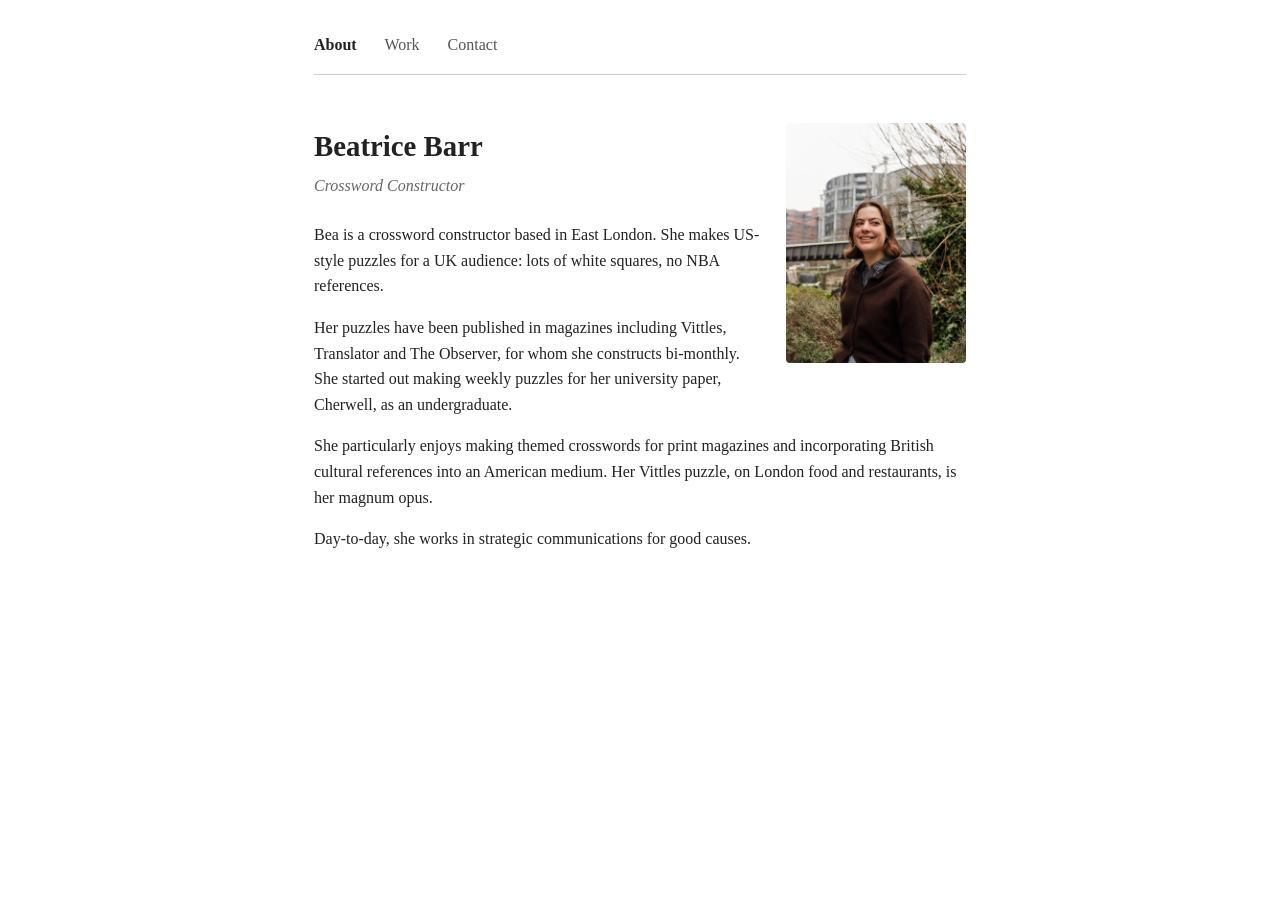
==== index.html @ 5b9037ca "updating bio" ====
<!DOCTYPE html>
<html lang="en">
<head>
    <meta charset="UTF-8">
    <meta name="viewport" content="width=device-width, initial-scale=1.0">
    <title>Beatrice Barr — Crossword Constructor</title>
    <link rel="stylesheet" href="style.css?v=2">
</head>
<body>
    <nav>
        <a href="index.html" class="active">About</a>
        <a href="work.html">Work</a>
        <a href="contact.html">Contact</a>
    </nav>
    <main>
        <img src="images/bea-headshot.jpeg" alt="Beatrice Barr" class="headshot">
        <h1>Beatrice Barr</h1>
        <p class="subtitle">Crossword Constructor</p>
        <p>Bea is a crossword constructor based in East London. She makes US-style puzzles for a UK audience: lots of white squares, no NBA references.</p>
        <p>Her puzzles have been published in magazines including Vittles, Translator and The Observer, for whom she constructs bi-monthly. She started out making weekly puzzles for her university paper, Cherwell, as an undergraduate.</p>
        <p>She particularly enjoys making themed crosswords for print magazines and incorporating British cultural references into an American medium. Her Vittles puzzle, on London food and restaurants, is her magnum opus.</p>
        <p>Day-to-day, she works in strategic communications for good causes.</p>
    </main>
</body>
</html>
---- style.css ----
* {
    margin: 0;
    padding: 0;
    box-sizing: border-box;
}

body {
    font-family: Georgia, 'Times New Roman', serif;
    color: #222;
    max-width: 700px;
    margin: 0 auto;
    padding: 2rem 1.5rem;
    line-height: 1.6;
}

nav {
    margin-bottom: 3rem;
    padding-bottom: 1rem;
    border-bottom: 1px solid #ccc;
}

nav a {
    margin-right: 1.5rem;
    text-decoration: none;
    color: #555;
}

nav a.active {
    color: #222;
    font-weight: bold;
}

nav a:hover {
    color: #222;
}

h1 {
    font-size: 1.8rem;
    margin-bottom: 0.25rem;
}

.subtitle {
    color: #666;
    margin-bottom: 1.5rem;
    font-style: italic;
}

main p {
    margin-bottom: 1rem;
}

.headshot {
    float: right;
    width: 180px;
    border-radius: 4px;
    margin: 0 0 1rem 1.5rem;
}

@media (max-width: 500px) {
    .headshot {
        float: none;
        display: block;
        width: 140px;
        margin: 0 0 1rem 0;
    }
}

.work-list {
    list-style: none;
    padding: 0;
}

.work-list li {
    margin-bottom: 0.75rem;
}

.work-list a {
    color: #1a5276;
}

.work-list a:hover {
    text-decoration: none;
}

a {
    color: #1a5276;
}

.contact-list {
    list-style: none;
    padding: 0;
}

.contact-list li {
    margin-bottom: 0.75rem;
}

.contact-list span {
    display: inline-block;
    width: 100px;
    font-weight: bold;
}

/* Crossword grid layout */
.crossword-grid {
    display: grid;
    grid-template-columns: repeat(2, 1fr);
    align-items: start;
    gap: 2rem;
    margin-top: 1.5rem;
}

.crossword-card {
    text-decoration: none;
    color: #222;
    display: block;
    border: 1px solid #e0e0e0;
    border-radius: 4px;
    overflow: hidden;
    transition: border-color 0.2s, box-shadow 0.2s;
}

.crossword-card:hover {
    border-color: #999;
    box-shadow: 0 2px 8px rgba(0, 0, 0, 0.1);
}

.crossword-thumbnail {
    background: #fff;
    padding: 0.75rem;
    display: flex;
    align-items: center;
    justify-content: center;
}

.crossword-thumbnail img {
    width: 100%;
    height: auto;
    display: block;
}

.crossword-info {
    padding: 0 0.75rem;
    background: #fafafa;
    display: flex;
    flex-direction: column;
    gap: 0.15rem;
    max-height: 0;
    overflow: hidden;
    transition: max-height 0.3s ease, padding 0.3s ease;
}

.crossword-card:hover .crossword-info {
    max-height: 6rem;
    padding: 0.6rem 0.75rem;
    border-top: 1px solid #e0e0e0;
}

.crossword-title {
    font-weight: bold;
    font-size: 0.95rem;
}

.crossword-outlet {
    color: #666;
    font-size: 0.85rem;
    font-style: italic;
}

.crossword-link-hint {
    color: #1a5276;
    font-size: 0.8rem;
    margin-top: 0.15rem;
}

@media (max-width: 500px) {
    .crossword-grid {
        grid-template-columns: 1fr;
        gap: 1.5rem;
    }

    .crossword-info {
        max-height: none;
        padding: 0.6rem 0.75rem;
        border-top: 1px solid #e0e0e0;
    }
}
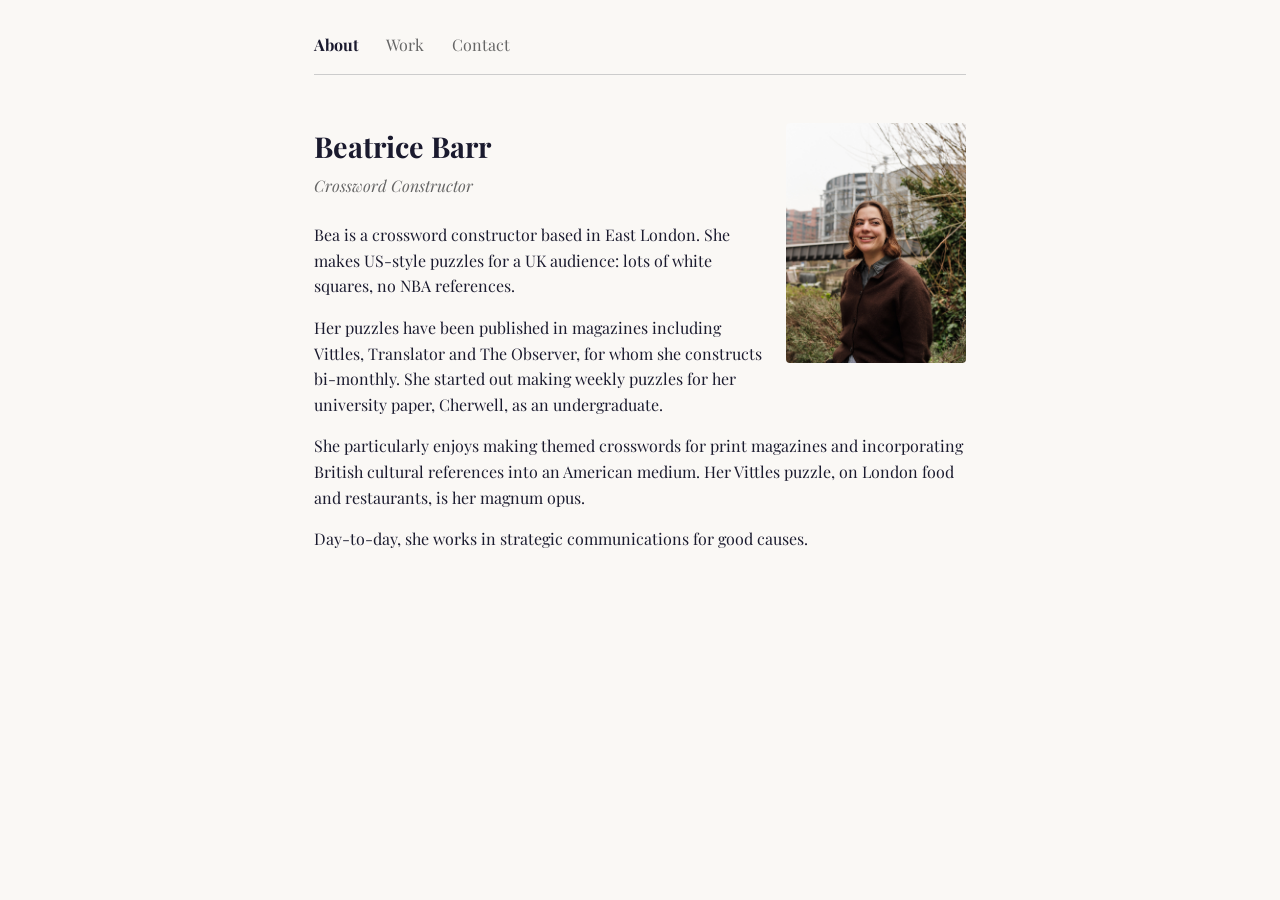
==== commit dfc6d68f: "Add Playfair Display font, newsprint palette, and Translator card - Switch to Playfair Display with " ====
--- a/index.html
+++ b/index.html
@@ -4,7 +4,7 @@
     <meta charset="UTF-8">
     <meta name="viewport" content="width=device-width, initial-scale=1.0">
     <title>Beatrice Barr — Crossword Constructor</title>
-    <link rel="stylesheet" href="style.css?v=2">
+    <link rel="stylesheet" href="style.css?v=3">
 </head>
 <body>
     <nav>
--- a/style.css
+++ b/style.css
@@ -1,3 +1,5 @@
+@import url('https://fonts.googleapis.com/css2?family=Playfair+Display:ital,wght@0,400;0,700;1,400&display=swap');
+
 * {
     margin: 0;
     padding: 0;
@@ -5,8 +7,9 @@
 }
 
 body {
-    font-family: Georgia, 'Times New Roman', serif;
-    color: #222;
+    font-family: 'Playfair Display', Georgia, 'Times New Roman', serif;
+    color: #1a1a2e;
+    background-color: #faf8f5;
     max-width: 700px;
     margin: 0 auto;
     padding: 2rem 1.5rem;
@@ -22,16 +25,16 @@
 nav a {
     margin-right: 1.5rem;
     text-decoration: none;
-    color: #555;
+    color: #666;
 }
 
 nav a.active {
-    color: #222;
+    color: #1a1a2e;
     font-weight: bold;
 }
 
 nav a:hover {
-    color: #222;
+    color: #c44536;
 }
 
 h1 {
@@ -75,7 +78,7 @@
 }
 
 .work-list a {
-    color: #1a5276;
+    color: #c44536;
 }
 
 .work-list a:hover {
@@ -83,7 +86,7 @@
 }
 
 a {
-    color: #1a5276;
+    color: #c44536;
 }
 
 .contact-list {
@@ -112,7 +115,7 @@
 
 .crossword-card {
     text-decoration: none;
-    color: #222;
+    color: #1a1a2e;
     display: block;
     border: 1px solid #e0e0e0;
     border-radius: 4px;
@@ -168,9 +171,18 @@
 }
 
 .crossword-link-hint {
-    color: #1a5276;
+    color: #c44536;
     font-size: 0.8rem;
     margin-top: 0.15rem;
+}
+
+/* Contact page photo */
+.contact-photo {
+    display: block;
+    width: 200px;
+    border-radius: 20px;
+    margin-top: 2rem;
+    margin-left: auto;
 }
 
 @media (max-width: 500px) {
@@ -184,4 +196,9 @@
         padding: 0.6rem 0.75rem;
         border-top: 1px solid #e0e0e0;
     }
-}
+
+    .contact-photo {
+        width: 160px;
+        margin-left: auto;
+    }
+}
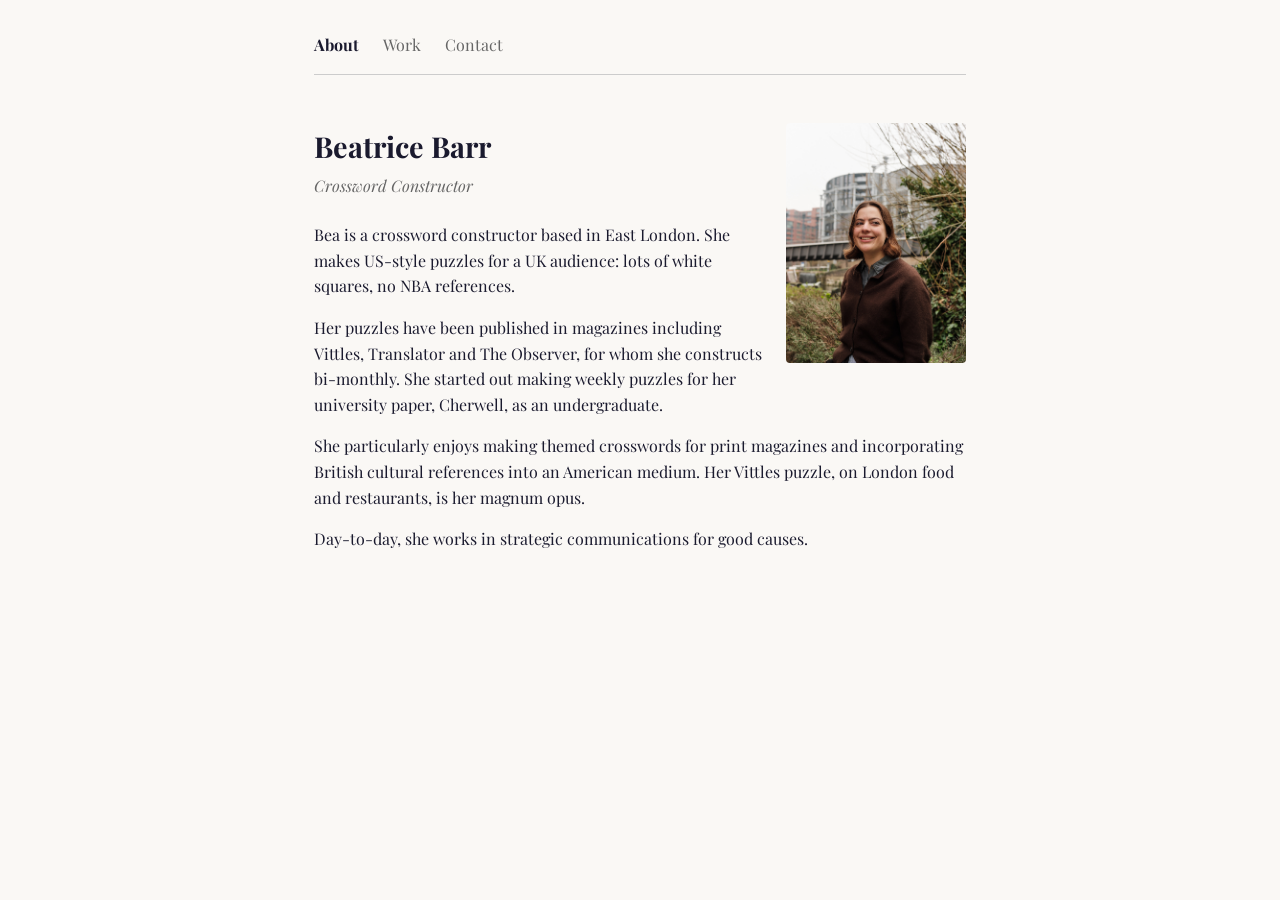
==== commit fe1de8b2: "Add pixel-art device icon to nav bar - Display favicon PNG right-aligned in nav on all pages - Pixel" ====
--- a/index.html
+++ b/index.html
@@ -4,6 +4,7 @@
     <meta charset="UTF-8">
     <meta name="viewport" content="width=device-width, initial-scale=1.0">
     <title>Beatrice Barr — Crossword Constructor</title>
+    <link rel="icon" href="favicon.ico">
     <link rel="stylesheet" href="style.css?v=3">
 </head>
 <body>
@@ -11,6 +12,7 @@
         <a href="index.html" class="active">About</a>
         <a href="work.html">Work</a>
         <a href="contact.html">Contact</a>
+        <img src="images/favicon-device-v2.png" alt="" class="nav-icon">
     </nav>
     <main>
         <img src="images/bea-headshot.jpeg" alt="Beatrice Barr" class="headshot">
--- a/style.css
+++ b/style.css
@@ -20,6 +20,16 @@
     margin-bottom: 3rem;
     padding-bottom: 1rem;
     border-bottom: 1px solid #ccc;
+    display: flex;
+    align-items: center;
+}
+
+.nav-icon {
+    margin-left: auto;
+    width: 28px;
+    height: auto;
+    image-rendering: pixelated;
+    opacity: 0.5;
 }
 
 nav a {
@@ -59,34 +69,15 @@
     margin: 0 0 1rem 1.5rem;
 }
 
-@media (max-width: 500px) {
-    .headshot {
-        float: none;
-        display: block;
-        width: 140px;
-        margin: 0 0 1rem 0;
-    }
-}
-
-.work-list {
-    list-style: none;
-    padding: 0;
-}
-
-.work-list li {
-    margin-bottom: 0.75rem;
-}
-
-.work-list a {
-    color: #c44536;
-}
-
-.work-list a:hover {
+
+a {
+    color: #1a1a2e;
     text-decoration: none;
 }
 
-a {
-    color: #c44536;
+a:hover:not(.crossword-card) {
+    color: #c44536;
+    text-decoration: underline;
 }
 
 .contact-list {
@@ -102,6 +93,10 @@
     display: inline-block;
     width: 100px;
     font-weight: bold;
+}
+
+.contact-list a {
+    color: #c44536;
 }
 
 /* Crossword grid layout */
@@ -176,16 +171,52 @@
     margin-top: 0.15rem;
 }
 
-/* Contact page photo */
-.contact-photo {
+/* PDF viewer */
+.viewer-header {
+    margin-bottom: 1.5rem;
+}
+
+.viewer-back {
+    font-size: 0.9rem;
+    display: inline-block;
+    margin-bottom: 0.75rem;
+}
+
+.viewer-title {
+    margin-bottom: 0.1rem;
+}
+
+.viewer-outlet {
+    color: #666;
+    font-style: italic;
+    margin-bottom: 0.75rem;
+}
+
+.viewer-download {
+    font-size: 0.85rem;
+}
+
+.viewer-embed {
+    border: 1px solid #e0e0e0;
+    border-radius: 4px;
+    overflow: hidden;
+}
+
+.pdf-frame {
+    width: 100%;
+    height: 80vh;
+    border: none;
     display: block;
-    width: 200px;
-    border-radius: 20px;
-    margin-top: 2rem;
-    margin-left: auto;
 }
 
 @media (max-width: 500px) {
+    .headshot {
+        float: none;
+        display: block;
+        width: 140px;
+        margin: 0 0 1rem 0;
+    }
+
     .crossword-grid {
         grid-template-columns: 1fr;
         gap: 1.5rem;
@@ -197,8 +228,7 @@
         border-top: 1px solid #e0e0e0;
     }
 
-    .contact-photo {
-        width: 160px;
-        margin-left: auto;
-    }
-}
+    .pdf-frame {
+        height: 60vh;
+    }
+}
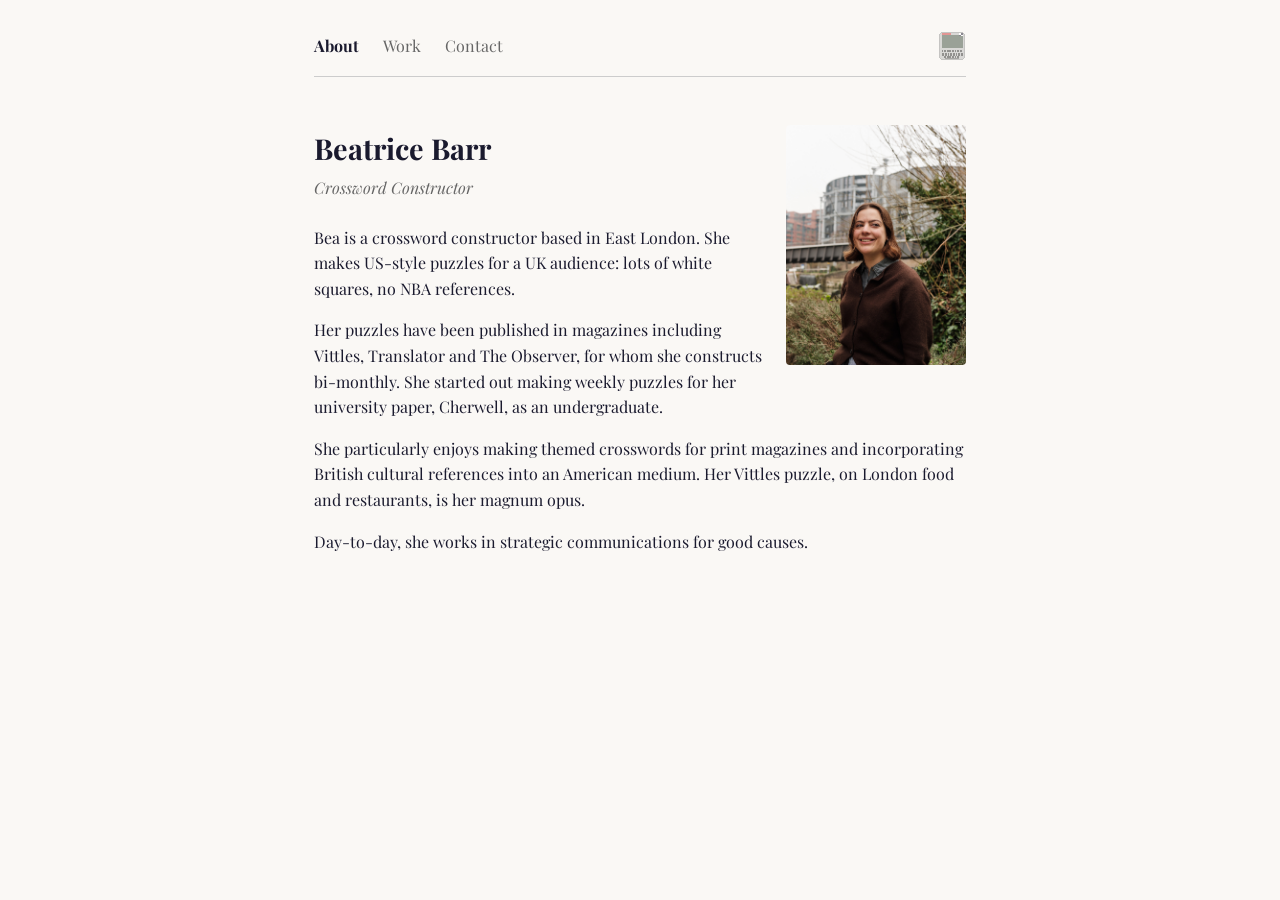
==== commit 41359693: "Add meta descriptions, crossword dates, and fix nav underlines - Add meta description tags to all pa" ====
--- a/index.html
+++ b/index.html
@@ -4,6 +4,7 @@
     <meta charset="UTF-8">
     <meta name="viewport" content="width=device-width, initial-scale=1.0">
     <title>Beatrice Barr — Crossword Constructor</title>
+    <meta name="description" content="Beatrice Barr is a crossword constructor based in East London, making US-style puzzles for a UK audience. Published in The Observer, Vittles, and Translator.">
     <link rel="icon" href="favicon.ico">
     <link rel="stylesheet" href="style.css?v=3">
 </head>
--- a/style.css
+++ b/style.css
@@ -26,9 +26,11 @@
 
 .nav-icon {
     margin-left: auto;
-    width: 28px;
-    height: auto;
+    max-width: 28px;
+    max-height: 28px;
     image-rendering: pixelated;
+    image-rendering: crisp-edges;
+    -webkit-image-rendering: pixelated;
     opacity: 0.5;
 }
 
@@ -75,7 +77,7 @@
     text-decoration: none;
 }
 
-a:hover:not(.crossword-card) {
+main a:hover:not(.crossword-card) {
     color: #c44536;
     text-decoration: underline;
 }
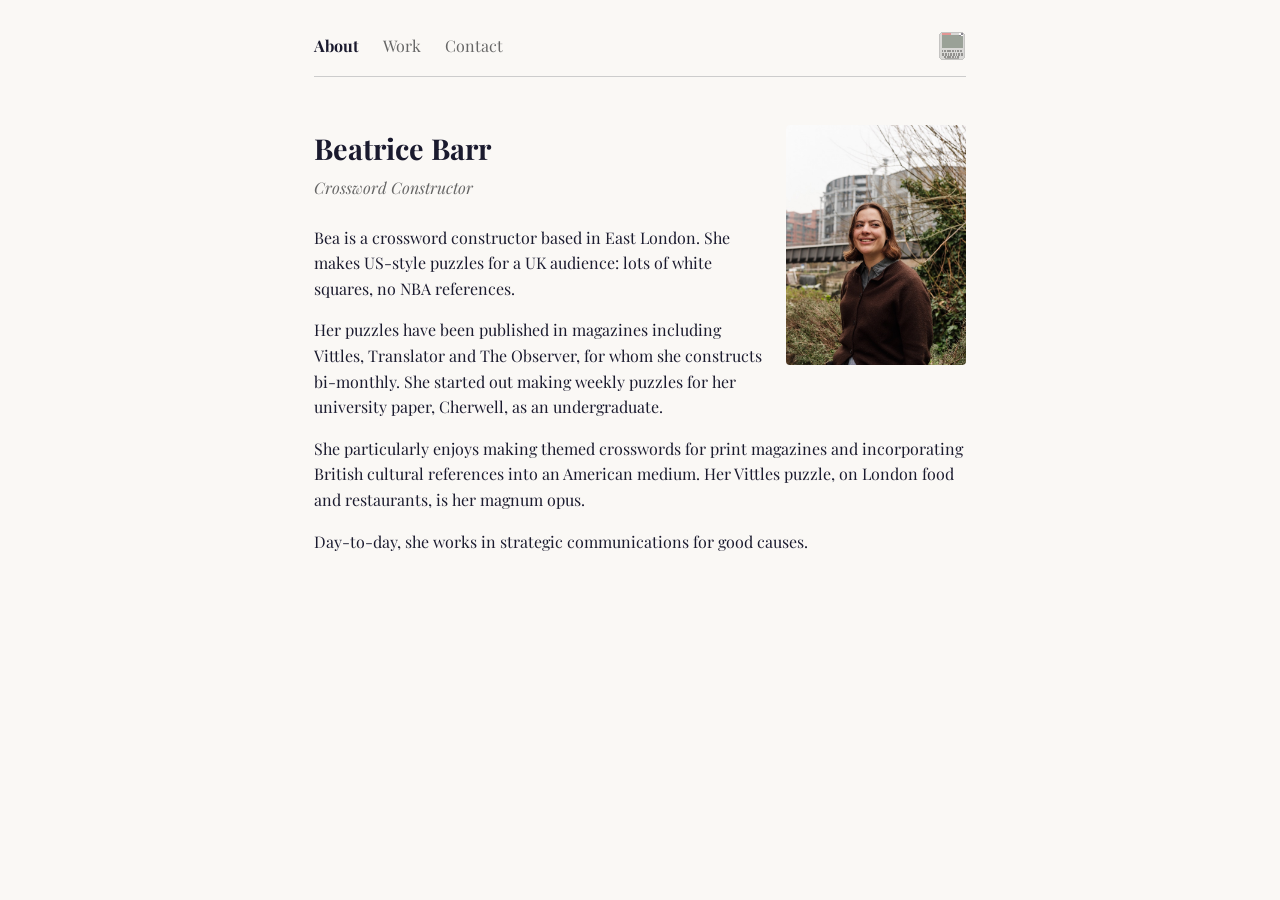
==== commit 21379783: "Two-column work grid on phones with compact card info Balance title wrapping at all widths; on narro" ====
--- a/index.html
+++ b/index.html
@@ -6,7 +6,17 @@
     <title>Beatrice Barr — Crossword Constructor</title>
     <meta name="description" content="Beatrice Barr is a crossword constructor based in East London, making US-style puzzles for a UK audience. Published in The Observer, Vittles, and Translator.">
     <link rel="icon" href="favicon.ico">
-    <link rel="stylesheet" href="style.css?v=3">
+    <link rel="stylesheet" href="style.css?v=4">
+    <script data-goatcounter="https://bee.goatcounter.com/count"
+            async src="https://gc.zgo.at/count.js"></script>
+    <script type="application/ld+json">
+    {
+        "@context": "https://schema.org",
+        "@type": "WebSite",
+        "name": "Beatrice Barr",
+        "url": "https://beatricebarr.co.uk/"
+    }
+    </script>
 </head>
 <body>
     <nav>
--- a/style.css
+++ b/style.css
@@ -159,12 +159,14 @@
 .crossword-title {
     font-weight: bold;
     font-size: 0.95rem;
+    text-wrap: balance;
 }
 
 .crossword-outlet {
     color: #666;
     font-size: 0.85rem;
     font-style: italic;
+    text-wrap: balance;
 }
 
 .crossword-link-hint {
@@ -219,15 +221,48 @@
         margin: 0 0 1rem 0;
     }
 
+    /* Two smaller columns; info is always shown, so cards can stretch to equal row heights */
     .crossword-grid {
-        grid-template-columns: 1fr;
-        gap: 1.5rem;
+        gap: 0.75rem;
+        align-items: stretch;
+    }
+
+    .crossword-card {
+        display: flex;
+        flex-direction: column;
+    }
+
+    .crossword-thumbnail {
+        padding: 0.4rem;
     }
 
     .crossword-info {
+        flex-grow: 1;
         max-height: none;
-        padding: 0.6rem 0.75rem;
+        padding: 0.45rem 0.5rem 0.55rem;
+        gap: 0.1rem;
         border-top: 1px solid #e0e0e0;
+    }
+
+    .crossword-title {
+        font-size: 0.8rem;
+        line-height: 1.25;
+    }
+
+    .crossword-outlet {
+        font-size: 0.75rem;
+        line-height: 1.3;
+    }
+
+    .crossword-date,
+    .crossword-link-text {
+        display: none;
+    }
+
+    .crossword-link-hint {
+        font-size: 0.85rem;
+        margin-top: auto;
+        line-height: 1;
     }
 
     .pdf-frame {
